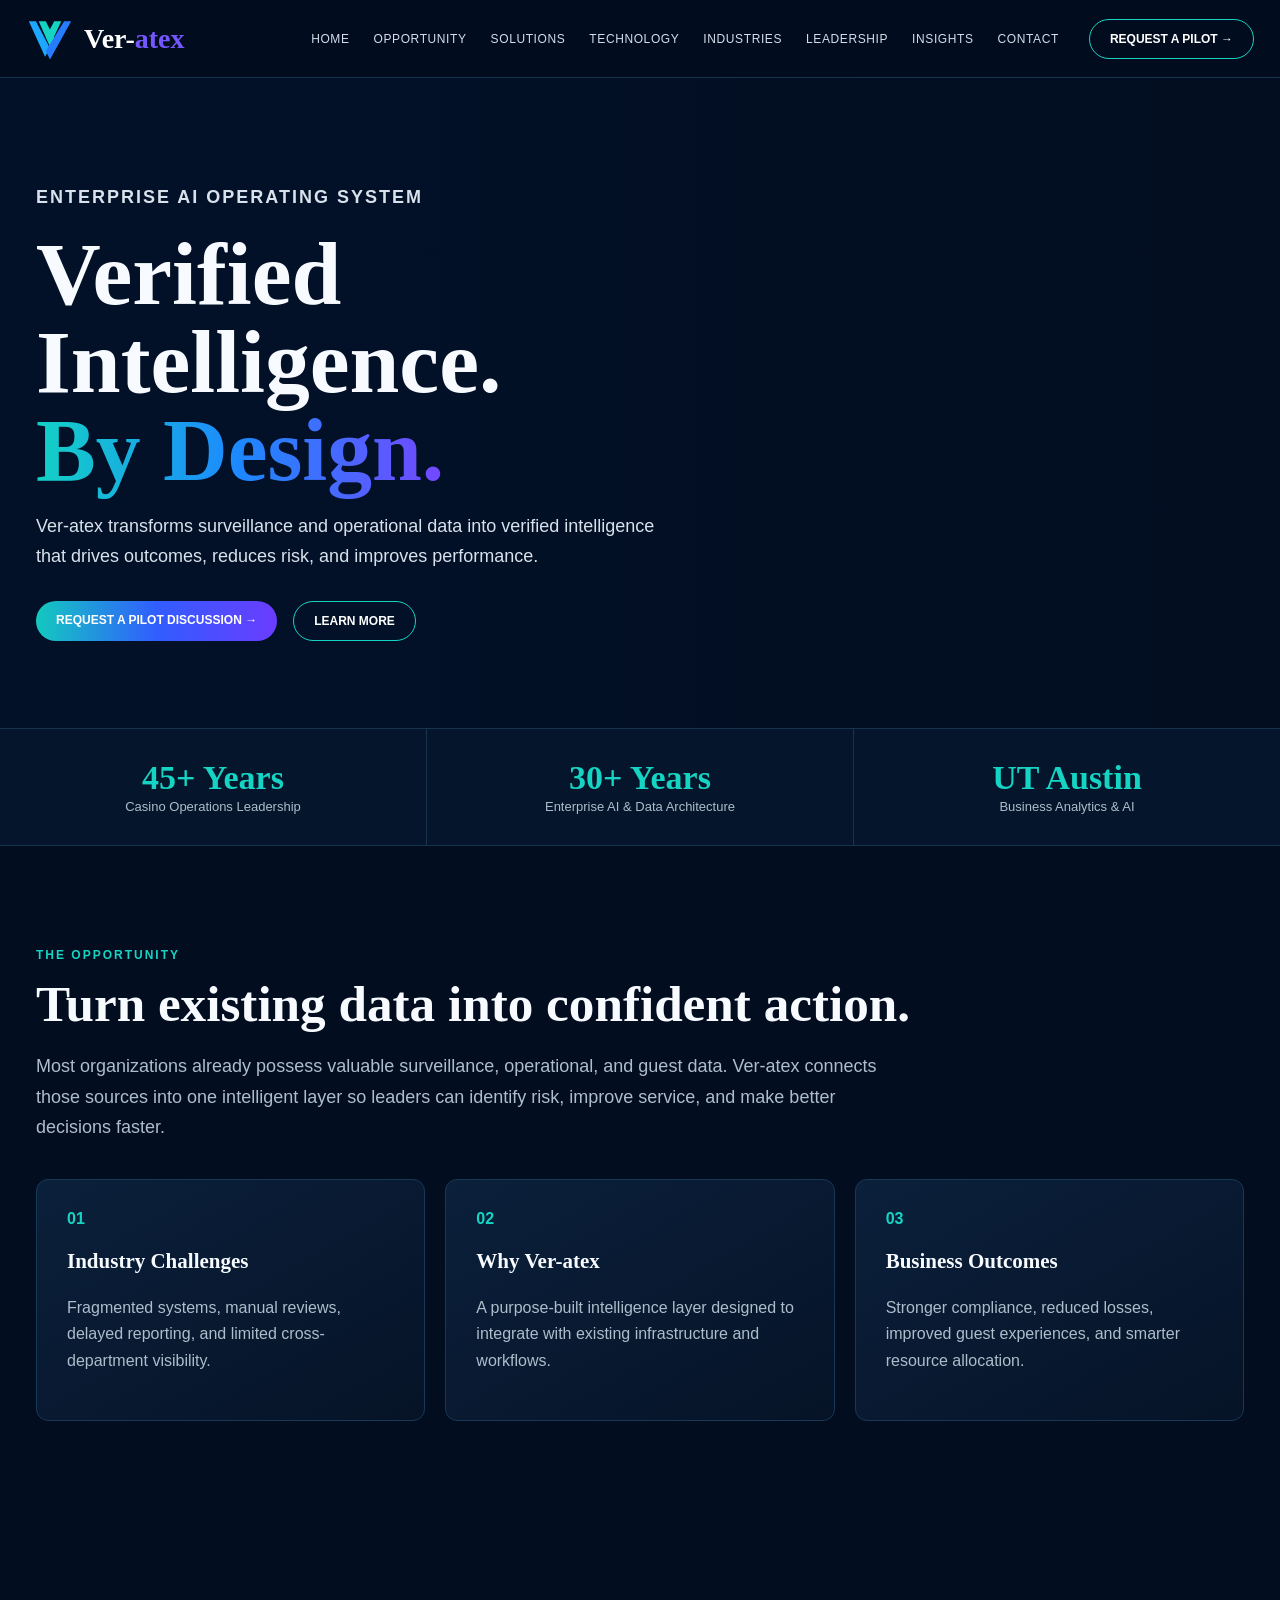
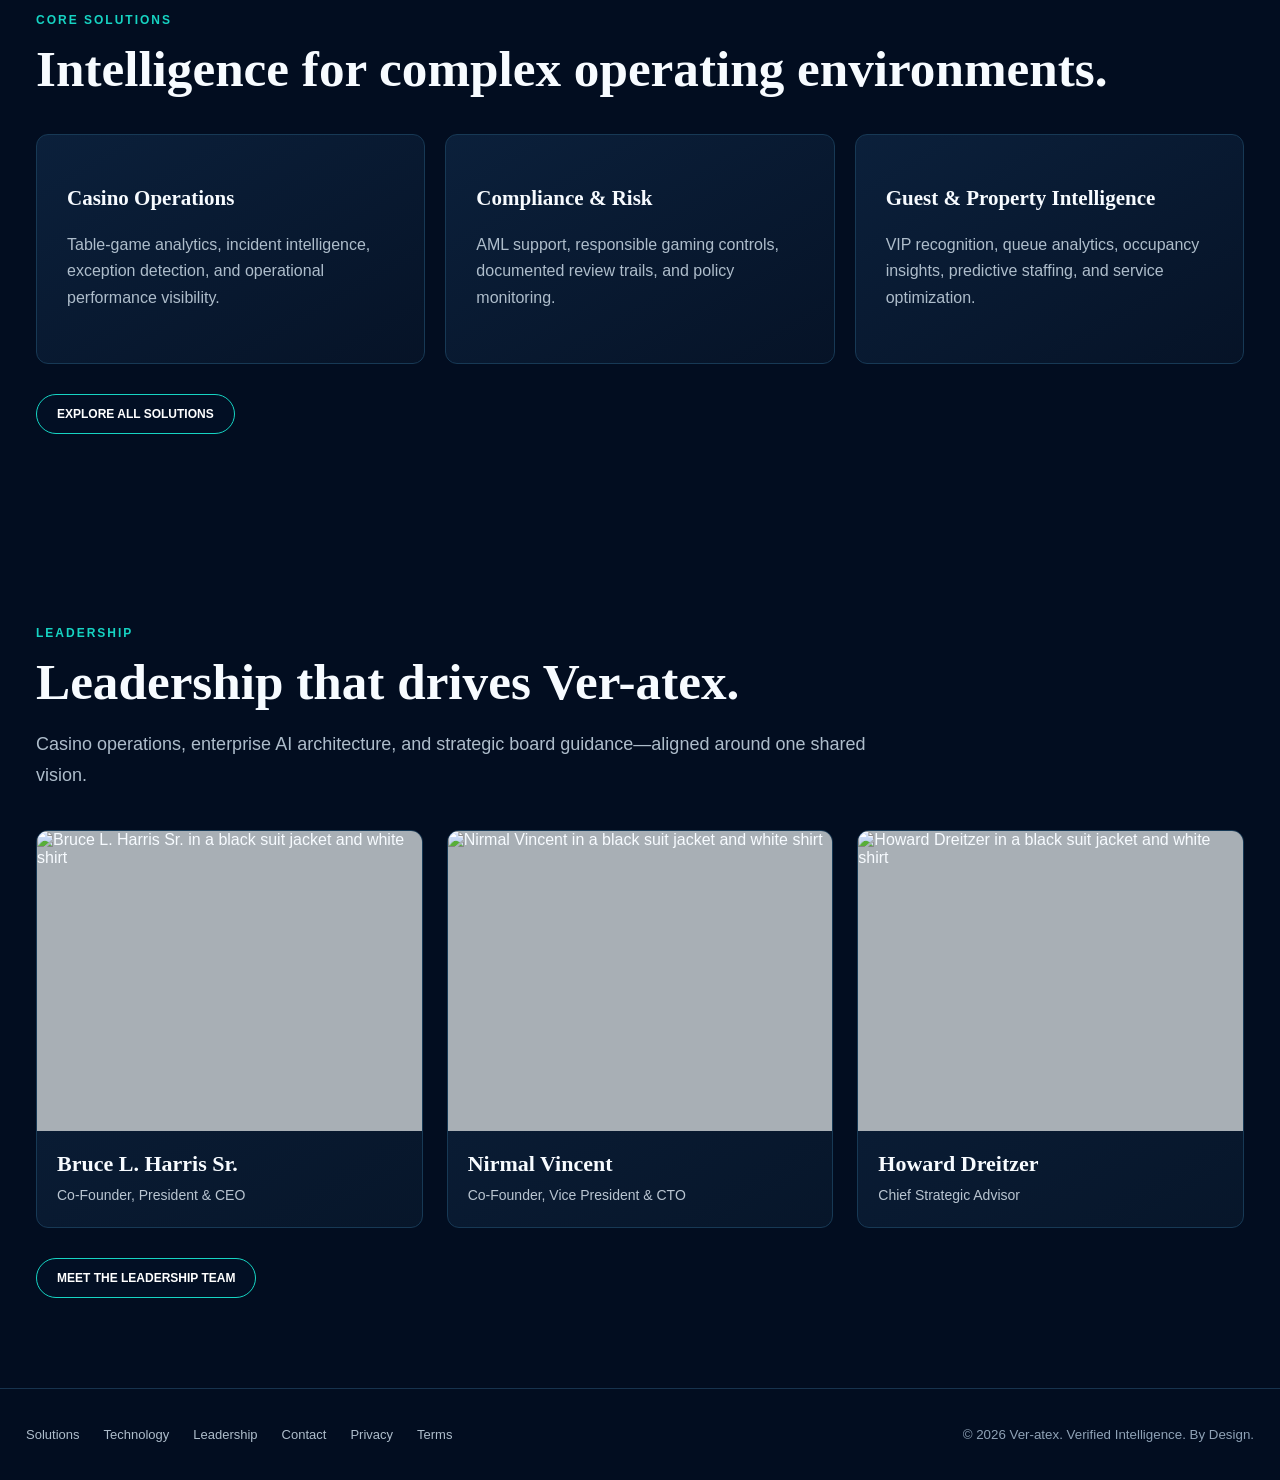
==== index.html @ fabcaba3 "Add files via upload" ====
<!doctype html><html lang="en"><head><meta charset="utf-8"><meta name="viewport" content="width=device-width,initial-scale=1"><meta name="description" content="Ver-atex transforms surveillance and operational data into verified intelligence."><title>Ver-atex | Verified Intelligence. By Design.</title><link rel="stylesheet" href="styles.css"></head><body><header class="site-header"><a class="brand" href="index.html"><svg class="brand-mark" viewBox="0 0 68 58"><path d="M4 4h10l20 38-7 12z" fill="#1ea7ff"/><path d="M18 4h10l12 24-6 12z" fill="#16d4c3"/><path d="M40 4h10L34 38l-6-12z" fill="#16d4c3"/><path d="M54 4h10L34 58l-6-12z" fill="#257cff"/></svg><span>Ver-<span>atex</span></span></a><button class="menu-toggle" aria-label="Open navigation">☰</button><nav class="nav"><a href="index.html">Home</a><a href="opportunity.html">Opportunity</a><a href="solutions.html">Solutions</a><a href="technology.html">Technology</a><a href="industries.html">Industries</a><a href="leadership.html">Leadership</a><a href="insights.html">Insights</a><a href="contact.html">Contact</a></nav><a class="header-cta" href="contact.html">Request a Pilot →</a></header>
<main><section class="hero"><div class="hero-content reveal"><p class="eyebrow">Enterprise AI Operating System</p><h1>Verified<br>Intelligence.<br><span class="gradient">By Design.</span></h1><p>Ver-atex transforms surveillance and operational data into verified intelligence that drives outcomes, reduces risk, and improves performance.</p><div class="actions"><a class="button primary" href="contact.html">Request a Pilot Discussion →</a><a class="button secondary" href="solutions.html">Learn More</a></div></div></section>
<section class="credibility"><div><strong>45+ Years</strong><span>Casino Operations Leadership</span></div><div><strong>30+ Years</strong><span>Enterprise AI & Data Architecture</span></div><div><strong>UT Austin</strong><span>Business Analytics & AI</span></div></section>
<section class="section reveal"><p class="eyebrow">The Opportunity</p><h2>Turn existing data into confident action.</h2><p class="lead">Most organizations already possess valuable surveillance, operational, and guest data. Ver-atex connects those sources into one intelligent layer so leaders can identify risk, improve service, and make better decisions faster.</p><div class="grid-3"><article class="card"><span class="num">01</span><h3>Industry Challenges</h3><p>Fragmented systems, manual reviews, delayed reporting, and limited cross-department visibility.</p></article><article class="card"><span class="num">02</span><h3>Why Ver-atex</h3><p>A purpose-built intelligence layer designed to integrate with existing infrastructure and workflows.</p></article><article class="card"><span class="num">03</span><h3>Business Outcomes</h3><p>Stronger compliance, reduced losses, improved guest experiences, and smarter resource allocation.</p></article></div></section>
<section class="section reveal"><p class="eyebrow">Core Solutions</p><h2>Intelligence for complex operating environments.</h2><div class="grid-3"><article class="card"><h3>Casino Operations</h3><p>Table-game analytics, incident intelligence, exception detection, and operational performance visibility.</p></article><article class="card"><h3>Compliance & Risk</h3><p>AML support, responsible gaming controls, documented review trails, and policy monitoring.</p></article><article class="card"><h3>Guest & Property Intelligence</h3><p>VIP recognition, queue analytics, occupancy insights, predictive staffing, and service optimization.</p></article></div><div class="actions"><a class="button secondary" href="solutions.html">Explore All Solutions</a></div></section><section class="section reveal"><p class="eyebrow">Leadership</p><h2>Leadership that drives Ver-atex.</h2><p class="lead">Casino operations, enterprise AI architecture, and strategic board guidance—aligned around one shared vision.</p><div class="leader-grid compact-leaders"><article class="leader-card"><img src="assets/images/bruce-final.jpg" alt="Bruce L. Harris Sr. in a black suit jacket and white shirt"><div class="copy"><h3>Bruce L. Harris Sr.</h3><p class="role">Co-Founder, President & CEO</p></div></article><article class="leader-card"><img src="assets/images/nirmal-final.jpg" alt="Nirmal Vincent in a black suit jacket and white shirt"><div class="copy"><h3>Nirmal Vincent</h3><p class="role">Co-Founder, Vice President & CTO</p></div></article><article class="leader-card"><img src="assets/images/howard-final.jpg" alt="Howard Dreitzer in a black suit jacket and white shirt"><div class="copy"><h3>Howard Dreitzer</h3><p class="role">Chief Strategic Advisor</p></div></article></div><div class="actions"><a class="button secondary" href="leadership.html">Meet the Leadership Team</a></div></section></main><footer><a href="solutions.html">Solutions</a><a href="technology.html">Technology</a><a href="leadership.html">Leadership</a><a href="contact.html">Contact</a><a href="#">Privacy</a><a href="#">Terms</a><small>© 2026 Ver-atex. Verified Intelligence. By Design.</small></footer><script src="script.js"></script></body></html>
---- styles.css ----
@font-face{font-family:Manrope;src:url('assets/fonts/manrope.woff2')}@font-face{font-family:Sora;src:url('assets/fonts/sora.woff2')}*{box-sizing:border-box}html{scroll-behavior:smooth}body{margin:0;background:#020d20;color:#f7fbff;font-family:Manrope,Arial,sans-serif}.site-header{height:78px;padding:0 max(26px,calc((100vw - 1320px)/2));display:flex;align-items:center;gap:30px;background:rgba(2,13,32,.96);border-bottom:1px solid #16334e;position:sticky;top:0;z-index:20}.brand{display:flex;align-items:center;color:#fff;text-decoration:none;font:700 28px Sora;white-space:nowrap;flex-shrink:0}.brand span span{color:#7456ff}.brand-mark{width:48px;height:44px;margin-right:10px}.nav{margin-left:auto;display:flex;gap:24px}.nav a{color:#d5deea;text-decoration:none;text-transform:uppercase;font-size:12px;letter-spacing:.6px}.nav a:hover,.nav a.active{color:#16d4c3}.header-cta,.button{border:1px solid #16d4c3;border-radius:28px;padding:12px 20px;color:#fff;text-decoration:none;font-weight:700;font-size:12px;text-transform:uppercase}.button.primary{background:linear-gradient(90deg,#13c9bf,#315dff,#6a3cff);border:0}.button.secondary{background:rgba(3,17,41,.55)}.menu-toggle{display:none;background:none;border:0;color:#fff;font-size:25px}.hero{min-height:650px;position:relative;display:flex;align-items:center;overflow:hidden}.hero:before{content:"";position:absolute;inset:0;background:linear-gradient(90deg,#021128 0%,rgba(2,17,40,.92) 34%,rgba(2,17,40,.20) 67%,rgba(2,17,40,.08)),url('assets/images/hero-building.jpg') center/cover no-repeat}.hero-content{position:relative;z-index:2;width:min(1320px,100%);margin:auto;padding:80px 36px}.eyebrow{color:#16d4c3;text-transform:uppercase;letter-spacing:2px;font-size:12px;font-weight:800}.hero h1,.page-hero h1{font:700 clamp(50px,7vw,92px) Sora;line-height:.98;margin:16px 0}.gradient{background:linear-gradient(90deg,#13d1c5,#1d88ff,#7447ff);-webkit-background-clip:text;color:transparent}.hero p{max-width:620px;color:#d9e2ec;font-size:18px;line-height:1.65}.actions{display:flex;gap:16px;flex-wrap:wrap;margin-top:30px}.credibility{display:grid;grid-template-columns:repeat(3,1fr);gap:1px;background:#17334e;border-top:1px solid #17334e;border-bottom:1px solid #17334e}.credibility div{background:#05152b;padding:30px;text-align:center}.credibility strong{display:block;color:#16d4c3;font:700 34px Sora}.credibility span{color:#aebdcb;font-size:13px}.section{max-width:1320px;margin:auto;padding:90px 36px}.section h2{font:700 clamp(34px,4vw,52px) Sora;margin:8px 0 18px}.lead{color:#aebdcb;font-size:18px;line-height:1.7;max-width:850px}.grid-3,.grid-6,.article-grid{display:grid;grid-template-columns:repeat(3,1fr);gap:20px;margin-top:36px}.card{background:linear-gradient(150deg,#0b203b,#061327);border:1px solid #173955;border-radius:12px;padding:30px;min-height:230px}.card h3{font:700 21px Sora}.card p{color:#aebdcb;line-height:1.65}.card .num{color:#16d4c3;font-weight:800}.page-hero{min-height:420px;display:flex;align-items:center;background:radial-gradient(circle at 75% 30%,rgba(27,126,238,.22),transparent 35%),#031129;border-bottom:1px solid #17334e}.page-hero .inner{max-width:1320px;margin:auto;width:100%;padding:70px 36px}.page-hero h1{font-size:64px}.solutions-camera{position:relative;min-height:540px;display:grid;grid-template-columns:.8fr 1.2fr;align-items:center;gap:35px;background:linear-gradient(90deg,rgba(2,13,32,.98),rgba(2,13,32,.64)),url('assets/images/hero-building.jpg') center/cover no-repeat;border:1px solid #1b4160;border-radius:16px;overflow:hidden;padding:45px}.solutions-camera img{width:100%;max-height:420px;object-fit:contain}.solution-list{display:grid;grid-template-columns:repeat(2,1fr);gap:16px}.solution-list .card{min-height:190px}.leader-grid{display:grid;grid-template-columns:repeat(3,1fr);gap:24px;margin-top:40px;align-items:stretch}.leader-card{background:linear-gradient(150deg,#0c213d,#07162a);border:1px solid #173955;border-radius:12px;overflow:hidden;display:flex;flex-direction:column}.leader-card img{width:100%;height:330px;object-fit:cover;object-position:center top;background:#a8afb5}.leader-card .copy{padding:24px}.leader-card h3{font:700 22px Sora;margin:0}.role{color:#16d4c3;margin:7px 0 15px}.leader-card p{color:#b9c5d1;line-height:1.65;font-size:14px}.industry-row{display:grid;grid-template-columns:repeat(2,1fr);gap:18px;margin-top:35px}.industry-row .card{min-height:180px}.insight-thumb{display:block;width:100%;height:190px;object-fit:cover;border-radius:8px;margin-bottom:20px;border:1px solid rgba(22,212,195,.22)}.contact-wrap{display:grid;grid-template-columns:.7fr 1.3fr;gap:55px}.contact-form{display:grid;grid-template-columns:1fr 1fr;gap:18px;background:#07182e;border:1px solid #173955;border-radius:12px;padding:28px}.contact-form label{font-size:12px;color:#aebdcb}.contact-form input,.contact-form textarea,.contact-form select{width:100%;margin-top:8px;padding:13px;background:#031128;border:1px solid #23445f;color:#fff;border-radius:5px}.full{grid-column:1/-1}.contact-form button{cursor:pointer}.contact-meta p{color:#b9c5d1;line-height:1.8}footer{border-top:1px solid #17334e;padding:38px max(26px,calc((100vw - 1320px)/2));display:flex;gap:24px;align-items:center;color:#8fa2b6}footer a{color:#aebdcb;text-decoration:none;font-size:13px}footer small{margin-left:auto}.note{color:#7f93a7;font-size:12px}.reveal{opacity:0;transform:translateY(18px);transition:.65s}.reveal.visible{opacity:1;transform:none}@media(max-width:980px){.nav{display:none;position:absolute;top:78px;left:0;right:0;background:#031129;padding:20px;flex-direction:column}.nav.open{display:flex}.menu-toggle{display:block;margin-left:auto}.header-cta{display:none}.grid-3,.leader-grid,.article-grid{grid-template-columns:1fr}.grid-6{grid-template-columns:1fr 1fr}.solutions-camera,.contact-wrap{grid-template-columns:1fr}.solution-list,.industry-row{grid-template-columns:1fr}.credibility{grid-template-columns:1fr}.hero:before{background:linear-gradient(180deg,rgba(2,13,32,.18),#021128 65%),url('assets/images/hero-building.jpg') 70% top/auto 56% no-repeat}.hero-content{padding-top:330px}.leader-card img{height:380px}}@media(max-width:620px){.section,.page-hero .inner,.hero-content{padding-left:22px;padding-right:22px}.grid-6,.contact-form{grid-template-columns:1fr}.full{grid-column:auto}.page-hero h1{font-size:46px}footer{flex-wrap:wrap}footer small{margin-left:0;width:100%}}

.compact-leaders .leader-card img{height:300px}.compact-leaders .copy{padding:20px}.compact-leaders .role{margin-bottom:0}.solutions-camera:after{content:"";position:absolute;inset:0;background:radial-gradient(circle at 76% 38%,rgba(22,212,195,.12),transparent 32%);pointer-events:none}.solutions-camera>*{position:relative;z-index:1}

/* Sept 2026 refinements */
.solutions-camera{background:#031129;border:1px solid #1b4160;}
.solutions-camera:after{display:none;}
.solutions-camera img{background:transparent;filter:drop-shadow(0 22px 22px rgba(0,0,0,.35));}
.photo-solutions{grid-template-columns:repeat(3,1fr);margin-top:28px;}
.photo-solutions .card{padding:0;overflow:hidden;min-height:0;}
.photo-solutions .card>img{width:100%;height:190px;display:block;object-fit:cover;background:#07182e;border-bottom:1px solid #173955;}
.photo-solutions .card h3{padding:0 24px;margin:22px 0 8px;}
.photo-solutions .card p{padding:0 24px 24px;margin:0;}
@media(max-width:980px){.photo-solutions{grid-template-columns:1fr 1fr}}
@media(max-width:620px){.photo-solutions{grid-template-columns:1fr}}
/* Sept 2026 final Solutions refinements */
.solutions-camera{background:#001027;}
.solutions-camera img{width:100%;max-width:560px;justify-self:center;object-fit:contain;border:0;border-radius:0;box-shadow:none;filter:none;mix-blend-mode:normal;}
.photo-solutions{align-items:stretch;}
.photo-solutions .card{display:flex;flex-direction:column;height:100%;}
.photo-solutions .card>img{height:190px;aspect-ratio:16/10;object-fit:cover;object-position:center;}
.photo-solutions .card p{flex:1;}
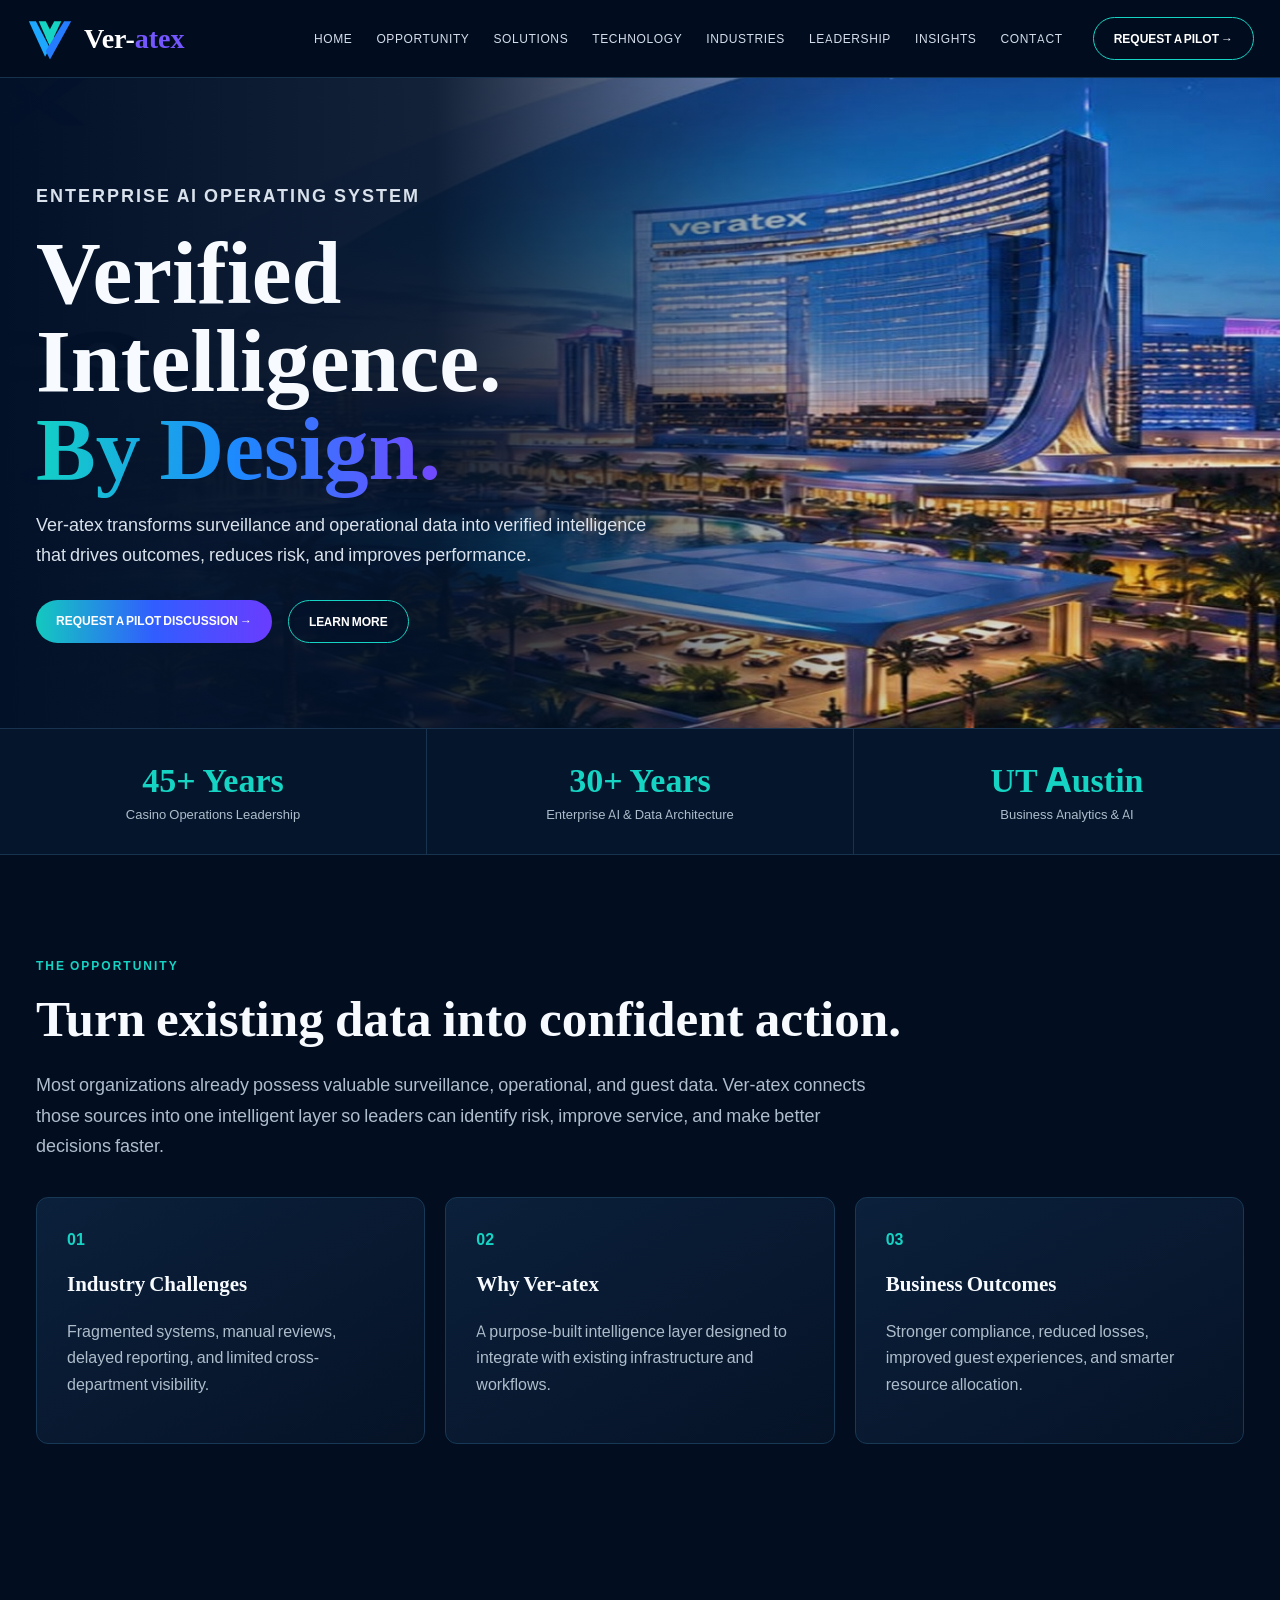
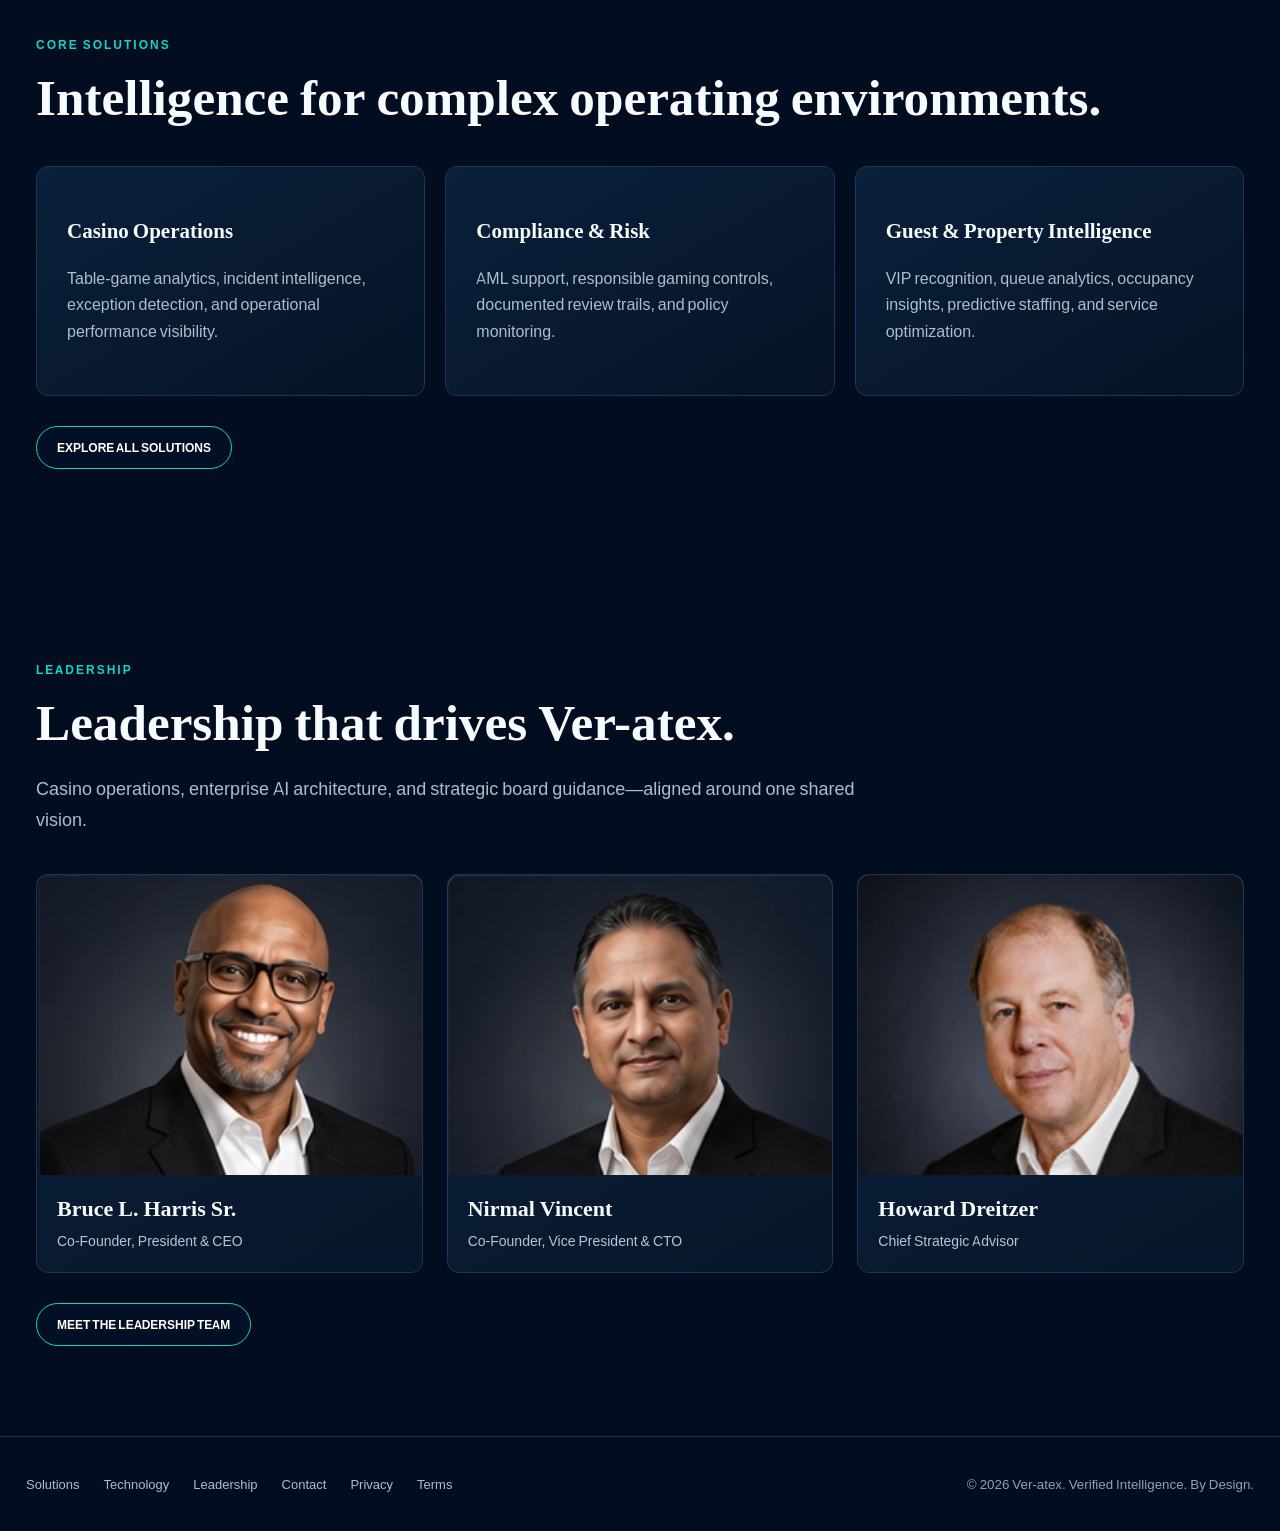
==== commit 2c9221a1: "Update index.html" ====
--- a/index.html
+++ b/index.html
@@ -1,5 +1,5 @@
-<!doctype html><html lang="en"><head><meta charset="utf-8"><meta name="viewport" content="width=device-width,initial-scale=1"><meta name="description" content="Ver-atex transforms surveillance and operational data into verified intelligence."><title>Ver-atex | Verified Intelligence. By Design.</title><link rel="stylesheet" href="styles.css"></head><body><header class="site-header"><a class="brand" href="index.html"><svg class="brand-mark" viewBox="0 0 68 58"><path d="M4 4h10l20 38-7 12z" fill="#1ea7ff"/><path d="M18 4h10l12 24-6 12z" fill="#16d4c3"/><path d="M40 4h10L34 38l-6-12z" fill="#16d4c3"/><path d="M54 4h10L34 58l-6-12z" fill="#257cff"/></svg><span>Ver-<span>atex</span></span></a><button class="menu-toggle" aria-label="Open navigation">☰</button><nav class="nav"><a href="index.html">Home</a><a href="opportunity.html">Opportunity</a><a href="solutions.html">Solutions</a><a href="technology.html">Technology</a><a href="industries.html">Industries</a><a href="leadership.html">Leadership</a><a href="insights.html">Insights</a><a href="contact.html">Contact</a></nav><a class="header-cta" href="contact.html">Request a Pilot →</a></header>
+<!doctype html><html lang="en"><head><meta charset="utf-8"><meta name="viewport" content="width=device-width,initial-scale=1"><meta name="description" content="Ver-atex transforms surveillance and operational data into verified intelligence."><title>Ver-atex | Verified Intelligence. By Design.</title><link rel="stylesheet" href="/styles.css"></head><body><header class="site-header"><a class="brand" href="index.html"><svg class="brand-mark" viewBox="0 0 68 58"><path d="M4 4h10l20 38-7 12z" fill="#1ea7ff"/><path d="M18 4h10l12 24-6 12z" fill="#16d4c3"/><path d="M40 4h10L34 38l-6-12z" fill="#16d4c3"/><path d="M54 4h10L34 58l-6-12z" fill="#257cff"/></svg><span>Ver-<span>atex</span></span></a><button class="menu-toggle" aria-label="Open navigation">☰</button><nav class="nav"><a href="index.html">Home</a><a href="opportunity.html">Opportunity</a><a href="solutions.html">Solutions</a><a href="technology.html">Technology</a><a href="industries.html">Industries</a><a href="leadership.html">Leadership</a><a href="insights.html">Insights</a><a href="contact.html">Contact</a></nav><a class="header-cta" href="contact.html">Request a Pilot →</a></header>
 <main><section class="hero"><div class="hero-content reveal"><p class="eyebrow">Enterprise AI Operating System</p><h1>Verified<br>Intelligence.<br><span class="gradient">By Design.</span></h1><p>Ver-atex transforms surveillance and operational data into verified intelligence that drives outcomes, reduces risk, and improves performance.</p><div class="actions"><a class="button primary" href="contact.html">Request a Pilot Discussion →</a><a class="button secondary" href="solutions.html">Learn More</a></div></div></section>
 <section class="credibility"><div><strong>45+ Years</strong><span>Casino Operations Leadership</span></div><div><strong>30+ Years</strong><span>Enterprise AI & Data Architecture</span></div><div><strong>UT Austin</strong><span>Business Analytics & AI</span></div></section>
 <section class="section reveal"><p class="eyebrow">The Opportunity</p><h2>Turn existing data into confident action.</h2><p class="lead">Most organizations already possess valuable surveillance, operational, and guest data. Ver-atex connects those sources into one intelligent layer so leaders can identify risk, improve service, and make better decisions faster.</p><div class="grid-3"><article class="card"><span class="num">01</span><h3>Industry Challenges</h3><p>Fragmented systems, manual reviews, delayed reporting, and limited cross-department visibility.</p></article><article class="card"><span class="num">02</span><h3>Why Ver-atex</h3><p>A purpose-built intelligence layer designed to integrate with existing infrastructure and workflows.</p></article><article class="card"><span class="num">03</span><h3>Business Outcomes</h3><p>Stronger compliance, reduced losses, improved guest experiences, and smarter resource allocation.</p></article></div></section>
-<section class="section reveal"><p class="eyebrow">Core Solutions</p><h2>Intelligence for complex operating environments.</h2><div class="grid-3"><article class="card"><h3>Casino Operations</h3><p>Table-game analytics, incident intelligence, exception detection, and operational performance visibility.</p></article><article class="card"><h3>Compliance & Risk</h3><p>AML support, responsible gaming controls, documented review trails, and policy monitoring.</p></article><article class="card"><h3>Guest & Property Intelligence</h3><p>VIP recognition, queue analytics, occupancy insights, predictive staffing, and service optimization.</p></article></div><div class="actions"><a class="button secondary" href="solutions.html">Explore All Solutions</a></div></section><section class="section reveal"><p class="eyebrow">Leadership</p><h2>Leadership that drives Ver-atex.</h2><p class="lead">Casino operations, enterprise AI architecture, and strategic board guidance—aligned around one shared vision.</p><div class="leader-grid compact-leaders"><article class="leader-card"><img src="assets/images/bruce-final.jpg" alt="Bruce L. Harris Sr. in a black suit jacket and white shirt"><div class="copy"><h3>Bruce L. Harris Sr.</h3><p class="role">Co-Founder, President & CEO</p></div></article><article class="leader-card"><img src="assets/images/nirmal-final.jpg" alt="Nirmal Vincent in a black suit jacket and white shirt"><div class="copy"><h3>Nirmal Vincent</h3><p class="role">Co-Founder, Vice President & CTO</p></div></article><article class="leader-card"><img src="assets/images/howard-final.jpg" alt="Howard Dreitzer in a black suit jacket and white shirt"><div class="copy"><h3>Howard Dreitzer</h3><p class="role">Chief Strategic Advisor</p></div></article></div><div class="actions"><a class="button secondary" href="leadership.html">Meet the Leadership Team</a></div></section></main><footer><a href="solutions.html">Solutions</a><a href="technology.html">Technology</a><a href="leadership.html">Leadership</a><a href="contact.html">Contact</a><a href="#">Privacy</a><a href="#">Terms</a><small>© 2026 Ver-atex. Verified Intelligence. By Design.</small></footer><script src="script.js"></script></body></html>
+<section class="section reveal"><p class="eyebrow">Core Solutions</p><h2>Intelligence for complex operating environments.</h2><div class="grid-3"><article class="card"><h3>Casino Operations</h3><p>Table-game analytics, incident intelligence, exception detection, and operational performance visibility.</p></article><article class="card"><h3>Compliance & Risk</h3><p>AML support, responsible gaming controls, documented review trails, and policy monitoring.</p></article><article class="card"><h3>Guest & Property Intelligence</h3><p>VIP recognition, queue analytics, occupancy insights, predictive staffing, and service optimization.</p></article></div><div class="actions"><a class="button secondary" href="solutions.html">Explore All Solutions</a></div></section><section class="section reveal"><p class="eyebrow">Leadership</p><h2>Leadership that drives Ver-atex.</h2><p class="lead">Casino operations, enterprise AI architecture, and strategic board guidance—aligned around one shared vision.</p><div class="leader-grid compact-leaders"><article class="leader-card"><img src="/assets/images/bruce-final.jpg" alt="Bruce L. Harris Sr. in a black suit jacket and white shirt"><div class="copy"><h3>Bruce L. Harris Sr.</h3><p class="role">Co-Founder, President & CEO</p></div></article><article class="leader-card"><img src="assets/images/nirmal-final.jpg" alt="Nirmal Vincent in a black suit jacket and white shirt"><div class="copy"><h3>Nirmal Vincent</h3><p class="role">Co-Founder, Vice President & CTO</p></div></article><article class="leader-card"><img src="assets/images/howard-final.jpg" alt="Howard Dreitzer in a black suit jacket and white shirt"><div class="copy"><h3>Howard Dreitzer</h3><p class="role">Chief Strategic Advisor</p></div></article></div><div class="actions"><a class="button secondary" href="leadership.html">Meet the Leadership Team</a></div></section></main><footer><a href="solutions.html">Solutions</a><a href="technology.html">Technology</a><a href="leadership.html">Leadership</a><a href="contact.html">Contact</a><a href="#">Privacy</a><a href="#">Terms</a><small>© 2026 Ver-atex. Verified Intelligence. By Design.</small></footer><script src="/script.js"></script></body></html>
